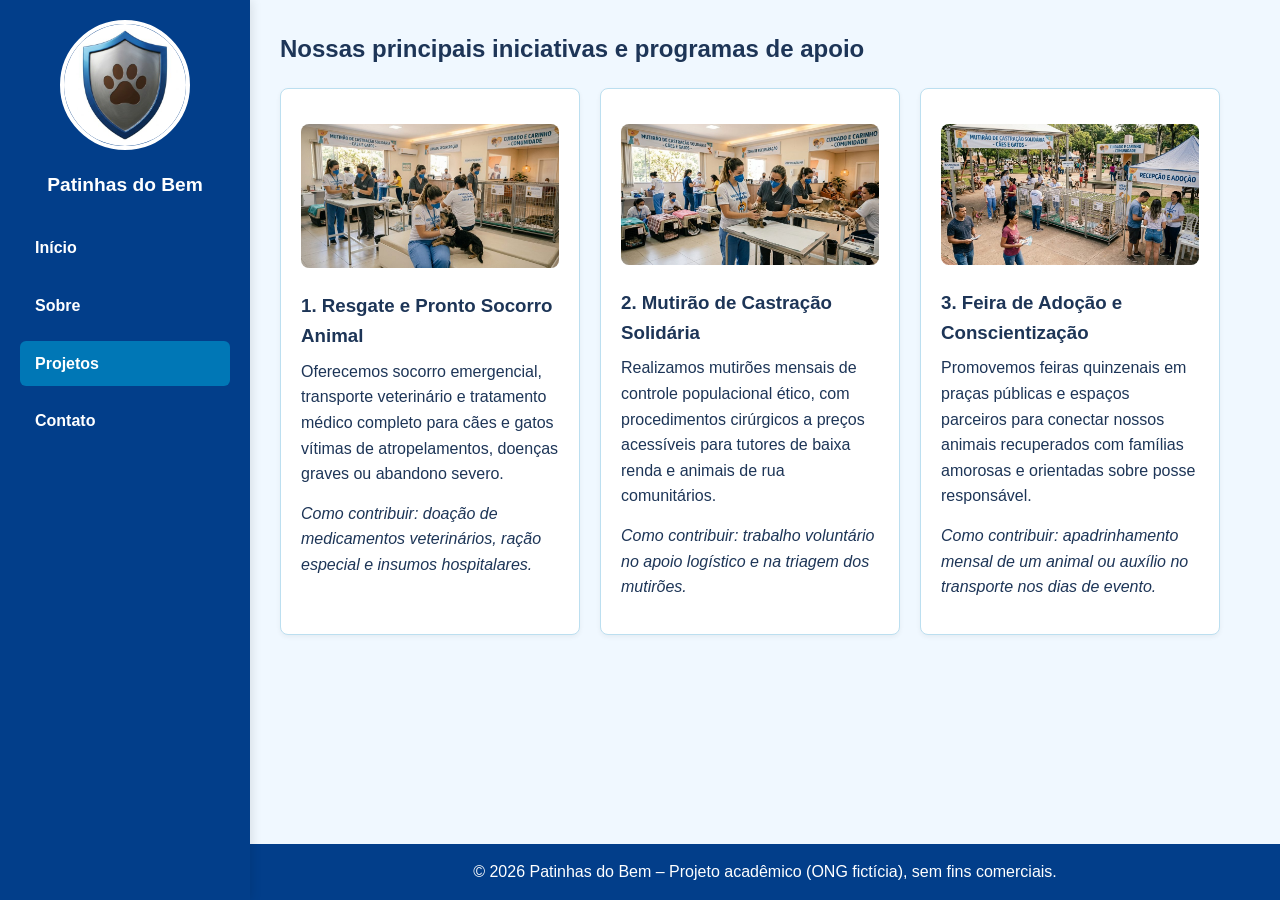
==== projetos.html @ 705b7ff1 "remap files" ====
<!DOCTYPE html>
<html lang="pt-BR">
<head>
    <meta charset="UTF-8">
    <meta name="viewport" content="width=device-width, initial-scale=1.0">
    <title>Patinhas do Bem | Projetos</title>
    <link rel="stylesheet" href="css/estilos.css">
</head>
<body>
    <header class="menu-lateral">
        <div class="logo-container">
            <img src="img/logo.jpg" alt="Logo da Patinhas do Bem: escudo azul com uma pata de animal" class="logo-img">
            <h1>Patinhas do Bem</h1>
        </div>
        <nav aria-label="Menu principal">
            <ul>
                <li><a href="index.html">Início</a></li>
                <li><a href="sobre.html">Sobre</a></li>
                <li><a href="projetos.html" class="ativo" aria-current="page">Projetos</a></li>
                <li><a href="contato.html">Contato</a></li>
            </ul>
        </nav>
    </header>

    <main class="conteudo-principal">
        <h2>Nossas principais iniciativas e programas de apoio</h2>
        <section class="cards-container">
            <article class="card">
                <img src="img/projeto1.jpg" alt="Voluntária de uniforme cuidando de um cão em atendimento de resgate">
                <h3>1. Resgate e Pronto Socorro Animal</h3>
                <p>Oferecemos socorro emergencial, transporte veterinário e tratamento médico completo para cães e gatos vítimas de atropelamentos, doenças graves ou abandono severo.</p>
                <p><em>Como contribuir: doação de medicamentos veterinários, ração especial e insumos hospitalares.</em></p>
            </article>

            <article class="card">
                <img src="img/projeto2.jpg" alt="Equipe do mutirão de castração atendendo animais em mesas de triagem">
                <h3>2. Mutirão de Castração Solidária</h3>
                <p>Realizamos mutirões mensais de controle populacional ético, com procedimentos cirúrgicos a preços acessíveis para tutores de baixa renda e animais de rua comunitários.</p>
                <p><em>Como contribuir: trabalho voluntário no apoio logístico e na triagem dos mutirões.</em></p>
            </article>

            <article class="card">
                <img src="img/projeto3.jpg" alt="Feira de adoção em praça pública, com tendas, baias de animais e visitantes">
                <h3>3. Feira de Adoção e Conscientização</h3>
                <p>Promovemos feiras quinzenais em praças públicas e espaços parceiros para conectar nossos animais recuperados com famílias amorosas e orientadas sobre posse responsável.</p>
                <p><em>Como contribuir: apadrinhamento mensal de um animal ou auxílio no transporte nos dias de evento.</em></p>
            </article>
        </section>
    </main>

    <footer>
        <p>&copy; 2026 Patinhas do Bem &ndash; Projeto acadêmico (ONG fictícia), sem fins comerciais.</p>
    </footer>

    <script src="js/script.js"></script>
</body>
</html>
---- css/estilos.css ----
/* ===== Reset e variáveis ===== */
* {
    box-sizing: border-box;
    margin: 0;
    padding: 0;
}

:root {
    --bg-principal: #f0f8ff;
    --bg-card: #ffffff;
    --bg-menu: #023e8a;      /* branco sobre esta cor: contraste ~10:1 */
    --texto-cor: #1d3557;
    --texto-menu: #ffffff;
    --destaque-azul: #0077b6; /* branco sobre esta cor: contraste ~4,9:1 */
    --btn-hover: #023e8a;
    --borda-cor: #bcdff0;
}

body {
    font-family: Arial, sans-serif;
    line-height: 1.6;
    background-color: var(--bg-principal);
    color: var(--texto-cor);
    display: flex;
    flex-direction: column;
    min-height: 100vh;
}

/* ===== Cabeçalho / menu lateral (desktop) ===== */
.menu-lateral {
    width: 250px;
    background-color: var(--bg-menu);
    color: var(--texto-menu);
    position: fixed;
    top: 0;
    bottom: 0;
    left: 0;
    padding: 20px;
    display: flex;
    flex-direction: column;
    align-items: center;
    overflow-y: auto;
    box-shadow: 2px 0 10px rgba(0, 0, 0, 0.1);
}

.logo-container {
    text-align: center;
    margin-bottom: 25px;
}

.logo-img {
    width: 130px;
    height: 130px;
    object-fit: cover;
    border-radius: 50%;
    border: 4px solid #ffffff;
    margin: 0 auto 12px;
}

.menu-lateral h1 {
    font-size: 1.2rem;
}

.menu-lateral nav {
    width: 100%;
}

.menu-lateral ul {
    list-style: none;
    display: flex;
    flex-direction: column;
    gap: 12px;
}

.menu-lateral a {
    color: var(--texto-menu);
    text-decoration: none;
    font-weight: bold;
    display: block;
    padding: 10px 15px;
    border-radius: 6px;
    transition: background 0.3s;
}

.menu-lateral a:hover,
.menu-lateral a.ativo {
    background-color: var(--destaque-azul);
}

/* ===== Conteúdo ===== */
.conteudo-principal {
    margin-left: 250px;
    padding: 30px;
    flex: 1;
    max-width: 1000px;
}

h2 {
    margin-bottom: 15px;
}

h3 {
    margin-bottom: 8px;
}

p {
    margin-bottom: 14px;
}

ul.lista {
    margin: 0 0 14px 22px;
}

img {
    max-width: 100%;
    height: auto;
    border-radius: 8px;
    margin: 15px 0;
}

/* ===== Cards (Projetos) - Flexbox ===== */
.cards-container {
    display: flex;
    flex-wrap: wrap;
    gap: 20px;
    margin-top: 20px;
}

.card {
    flex: 1 1 260px;
    background-color: var(--bg-card);
    padding: 20px;
    border: 1px solid var(--borda-cor);
    border-radius: 8px;
    box-shadow: 0 2px 5px rgba(0, 0, 0, 0.05);
}

/* ===== Formulário ===== */
.grupo-campo {
    margin-bottom: 15px;
}

label {
    display: block;
    margin-bottom: 5px;
    font-weight: bold;
}

input,
textarea {
    width: 100%;
    padding: 10px;
    border: 1px solid #7aa7c0;
    border-radius: 6px;
    background-color: var(--bg-card);
    color: var(--texto-cor);
    font-family: inherit;
    font-size: 1rem;
}

.btn,
button {
    display: inline-block;
    background-color: var(--destaque-azul);
    color: #ffffff;
    border: none;
    padding: 10px 20px;
    cursor: pointer;
    border-radius: 6px;
    font-weight: bold;
    font-size: 1rem;
    text-decoration: none;
}

.btn:hover,
button:hover {
    background-color: var(--btn-hover);
}

/* Foco visível para navegação por teclado */
a:focus-visible,
button:focus-visible,
input:focus-visible,
textarea:focus-visible {
    outline: 3px solid #ffb703;
    outline-offset: 2px;
}

.painel-faq {
    margin-top: 15px;
    padding: 15px;
    background-color: var(--bg-card);
    border-left: 4px solid var(--destaque-azul);
    border-radius: 4px;
}

.feedback {
    display: block;
    margin-top: 15px;
    padding: 12px;
    border-radius: 6px;
    font-weight: bold;
}

.feedback:empty {
    display: none;
}

.sucesso {
    background-color: #d4edda;
    color: #155724;
}

.erro {
    background-color: #f8d7da;
    color: #721c24;
}

footer {
    margin-left: 250px;
    text-align: center;
    padding: 15px;
    background-color: var(--bg-menu);
    color: var(--texto-menu);
}

footer p {
    margin-bottom: 0;
}

/* ===== Responsividade (celular) ===== */
@media (max-width: 768px) {
    .menu-lateral {
        width: 100%;
        position: relative;
        flex-direction: row;
        flex-wrap: wrap;
        justify-content: space-between;
        align-items: center;
        gap: 10px;
        padding: 12px 16px;
    }

    .logo-container {
        display: flex;
        align-items: center;
        gap: 12px;
        margin-bottom: 0;
    }

    .logo-img {
        width: 56px;
        height: 56px;
        margin: 0;
        border-width: 2px;
    }

    .menu-lateral nav {
        width: 100%;
    }

    /* menu em linha, quebrando para a próxima se faltar espaço */
    .menu-lateral ul {
        flex-direction: row;
        flex-wrap: wrap;
        gap: 6px;
    }

    .menu-lateral a {
        padding: 8px 12px;
    }

    .conteudo-principal,
    footer {
        margin-left: 0;
    }

    .conteudo-principal {
        padding: 20px 16px;
    }
}
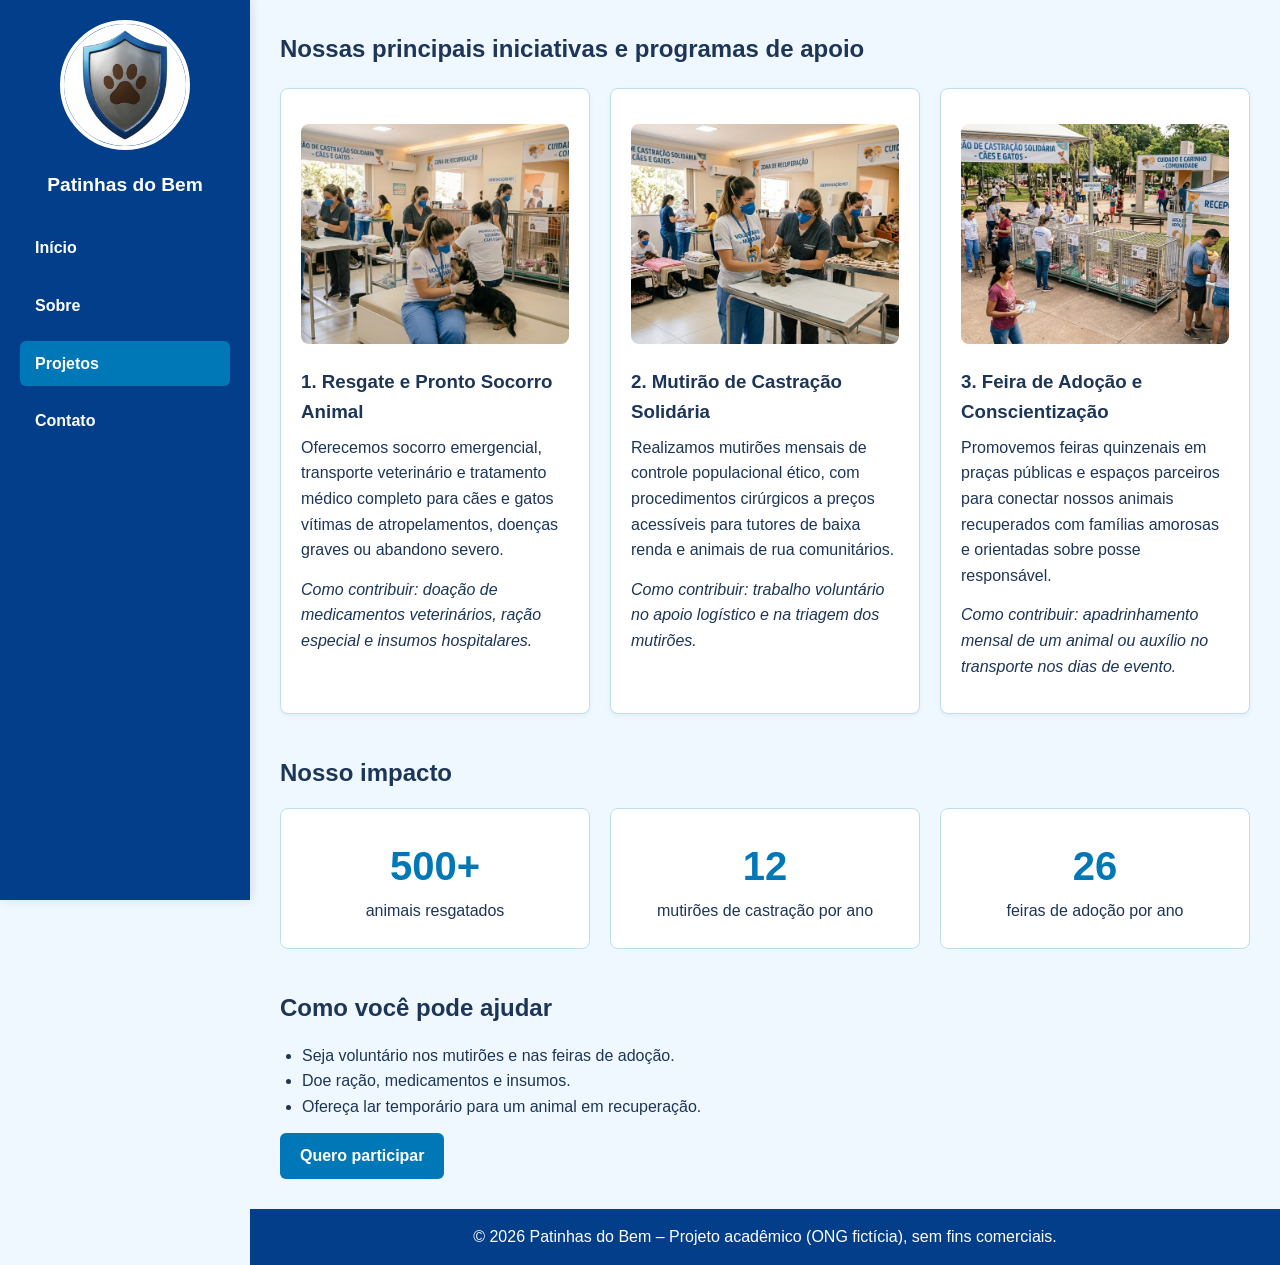
==== commit 7cff53de: "Reatividade cards" ====
--- a/projetos.html
+++ b/projetos.html
@@ -46,6 +46,25 @@
                 <p><em>Como contribuir: apadrinhamento mensal de um animal ou auxílio no transporte nos dias de evento.</em></p>
             </article>
         </section>
+
+        <section class="numeros">
+            <h2>Nosso impacto</h2>
+            <div class="numeros-lista">
+                <div class="numero-item"><strong>500+</strong><span>animais resgatados</span></div>
+                <div class="numero-item"><strong>12</strong><span>mutirões de castração por ano</span></div>
+                <div class="numero-item"><strong>26</strong><span>feiras de adoção por ano</span></div>
+            </div>
+        </section>
+
+        <section class="como-ajudar">
+            <h2>Como você pode ajudar</h2>
+            <ul class="lista">
+                <li>Seja voluntário nos mutirões e nas feiras de adoção.</li>
+                <li>Doe ração, medicamentos e insumos.</li>
+                <li>Ofereça lar temporário para um animal em recuperação.</li>
+            </ul>
+            <a href="contato.html" class="btn">Quero participar</a>
+        </section>
     </main>
 
     <footer>
--- a/css/estilos.css
+++ b/css/estilos.css
@@ -92,7 +92,7 @@
     margin-left: 250px;
     padding: 30px;
     flex: 1;
-    max-width: 1000px;
+    /* sem max-width: o conteúdo (e os cards) usa toda a largura disponível */
 }
 
 h2 {
@@ -121,18 +121,59 @@
 /* ===== Cards (Projetos) - Flexbox ===== */
 .cards-container {
     display: flex;
-    flex-wrap: wrap;
+    flex-wrap: wrap;   /* permite quebrar linha: evita rolagem horizontal */
     gap: 20px;
     margin-top: 20px;
 }
 
 .card {
-    flex: 1 1 260px;
+    flex: 1 1 280px;   /* largura base flexível: cresce e encolhe conforme a tela */
     background-color: var(--bg-card);
     padding: 20px;
     border: 1px solid var(--borda-cor);
     border-radius: 8px;
     box-shadow: 0 2px 5px rgba(0, 0, 0, 0.05);
+}
+
+/* Imagens dos cards com a mesma altura */
+.card img {
+    width: 100%;
+    height: 220px;
+    object-fit: cover;
+}
+
+/* Textos e formulário limitados a 900px para manter a leitura confortável
+   em telas grandes (cards e "Nosso impacto" continuam usando toda a largura) */
+.conteudo-principal > section:not(.cards-container):not(.numeros) {
+    max-width: 900px;
+}
+
+/* Bloco "Nosso impacto" e "Como ajudar" (página Projetos) */
+.numeros,
+.como-ajudar {
+    margin-top: 40px;
+}
+
+.numeros-lista {
+    display: flex;
+    flex-wrap: wrap;
+    gap: 20px;
+}
+
+.numero-item {
+    flex: 1 1 200px;
+    display: flex;
+    flex-direction: column;
+    text-align: center;
+    padding: 25px;
+    background-color: var(--bg-card);
+    border: 1px solid var(--borda-cor);
+    border-radius: 8px;
+}
+
+.numero-item strong {
+    font-size: 2.5rem;
+    color: var(--destaque-azul);
 }
 
 /* ===== Formulário ===== */
